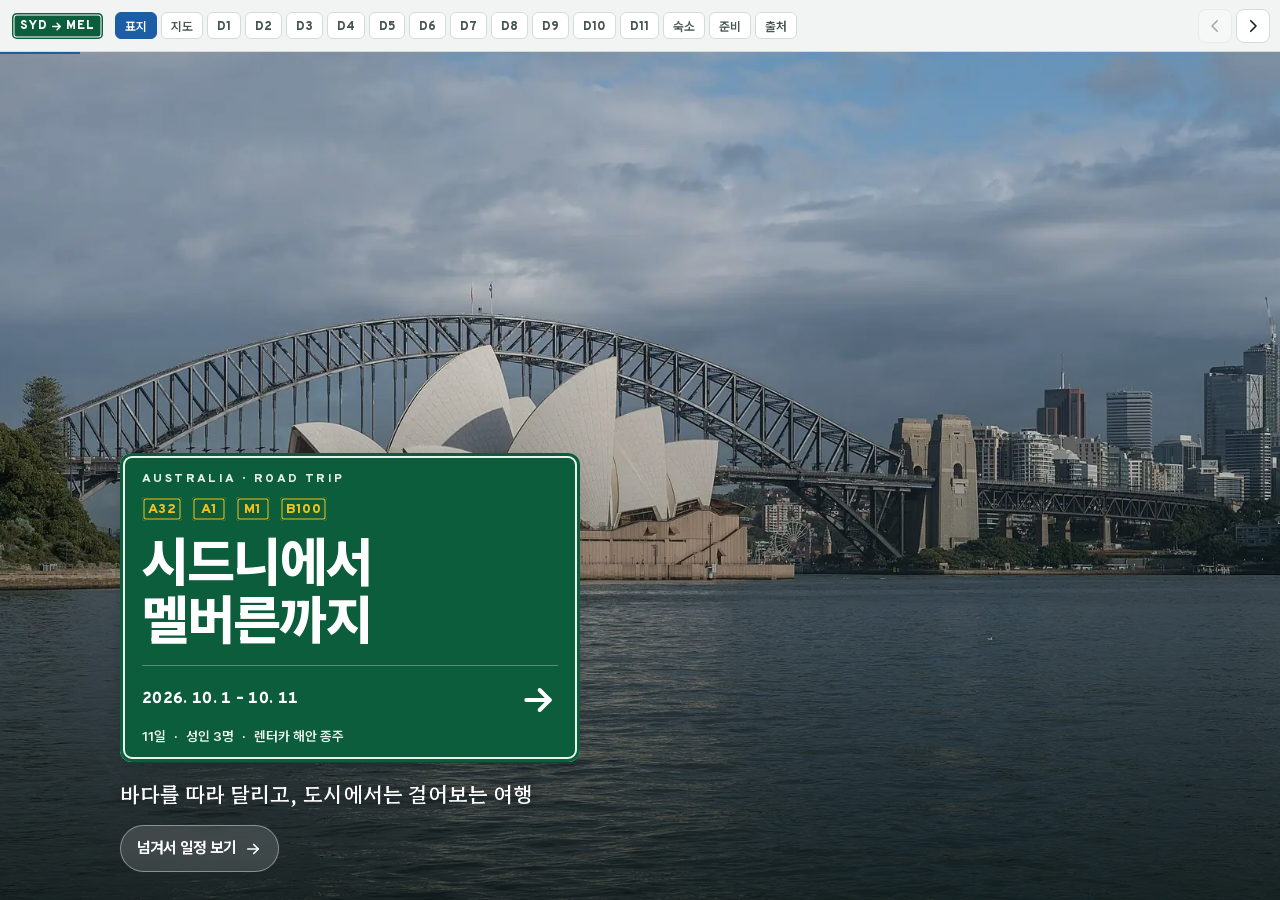
==== index.html @ 3c15962e "시드니→멜버른 여행 웹가이드 첫 배포 날짜별 스와이프 페이지 16장, 호주 남동부 지도, 오프라인(PWA) 지원. 사진은 위키미디어 공용(CC), 개인정보(예약번호·이름·금액)는 " ====
<!doctype html>
<html lang="ko">
<head>
<meta charset="utf-8">
<title>시드니에서 멜버른까지</title>
<meta name="viewport" content="width=device-width, initial-scale=1, viewport-fit=cover">
<meta name="robots" content="noindex, nofollow">
<meta name="description" content="2026년 10월 시드니→멜버른 해안 로드트립 11일 가이드">
<meta name="theme-color" content="#0B5D3B">
<link rel="icon" href="icons/icon.svg" type="image/svg+xml">
<link rel="manifest" href="manifest.webmanifest">
<link rel="apple-touch-icon" href="icons/apple-touch-icon.png">
<meta name="apple-mobile-web-app-capable" content="yes">
<meta name="apple-mobile-web-app-title" content="시드니→멜버른">
<meta name="apple-mobile-web-app-status-bar-style" content="black-translucent">
<link rel="preload" href="fonts/pretendard.woff2" as="font" type="font/woff2" crossorigin>
<link rel="stylesheet" href="style.css">
</head>
<body>
<header class="bar">
  <a class="brand" href="#cover" aria-label="표지로">
    <span class="brand-sign">SYD<svg viewBox="0 0 24 24" aria-hidden="true"><path d="M5 12h14M13 6l6 6-6 6"/></svg>MEL</span>
  </a>
  <nav class="chips" id="chips" aria-label="페이지"></nav>
  <div class="bar-btns">
    <button class="nav-btn" id="prev" aria-label="이전 페이지"><svg viewBox="0 0 24 24"><path d="M15 5l-7 7 7 7"/></svg></button>
    <button class="nav-btn" id="next" aria-label="다음 페이지"><svg viewBox="0 0 24 24"><path d="M9 5l7 7-7 7"/></svg></button>
  </div>
</header>
<main class="pager" id="pager"></main>
<div class="progress" aria-hidden="true"><i id="progress"></i></div>

<script src="trip.js"></script>
<script src="photos.js"></script>
<script src="map.js"></script>
<script src="app.js"></script>
</body>
</html>
---- style.css ----
/* ─────────────────────────────────────────────
   시드니에서 멜버른까지 — 호주 도로표지판 × 매거진
   ───────────────────────────────────────────── */

@font-face { font-family: "Pretendard"; src: url("fonts/pretendard.woff2") format("woff2"); font-weight: 100 900; font-display: swap; }
@font-face { font-family: "Hahmlet"; src: url("fonts/hahmlet.woff2") format("woff2"); font-weight: 100 900; font-display: swap; }
@font-face { font-family: "Overpass"; src: url("fonts/overpass.woff2") format("woff2"); font-weight: 100 900; font-display: swap; }

:root {
  /* 바탕 — 유칼립투스 잎 쪽으로 살짝 기운 회녹색 */
  --paper: #F1F4F2;
  --paper-2: #E4EAE6;
  --card: #FFFFFF;
  --ink: #13201A;
  --ink-2: #46554E;
  --ink-3: #74837C;
  --line: #D3DCD7;
  --sea: #D5E4E6;
  --land: #F8FAF7;
  --land-edge: #B9C8C1;

  /* 도로표지판 */
  --sign: #0B5D3B;
  --sign-deep: #084A2F;
  --sign-ink: #FFFFFF;
  --gold: #F2C21B;
  --warn: #F6C519;
  --warn-ink: #15130A;
  --ok: #1D7A4C;

  /* 지역색 */
  --r-sydney: #1D5DA6;
  --r-mountain: #4B7A58;
  --r-coast: #A8762F;
  --r-ocean: #0B6A73;
  --r-melbourne: #8B3861;
  --r-saigon: #BF3328;
  --r-home: #55606B;

  --accent: var(--sign);
  --bar-h: 52px;

  --f-body: "Pretendard", "Apple SD Gothic Neo", "Malgun Gothic", system-ui, sans-serif;
  --f-head: "Hahmlet", "Nanum Myeongjo", "AppleMyungjo", "Batang", serif;
  --f-sign: "Overpass", "Pretendard", "Arial Narrow", system-ui, sans-serif;

  color-scheme: light;
}
@media (prefers-color-scheme: dark) {
  :root:not([data-theme="light"]) {
    --paper: #0D1411; --paper-2: #141D19; --card: #17211C;
    --ink: #E3EAE6; --ink-2: #A8B5AE; --ink-3: #7B8983; --line: #26332D;
    --sea: #12242A; --land: #1B2621; --land-edge: #33443C;
    --sign: #0E6B45; --sign-deep: #0A5234;
    --r-sydney: #6FA2E0; --r-mountain: #8CBA97; --r-coast: #DDAE68; --r-ocean: #4DB1B9;
    --r-melbourne: #D884AC; --r-saigon: #EE7A6C; --r-home: #A2ADB7;
    color-scheme: dark;
  }
}
:root[data-theme="dark"] {
  --paper: #0D1411; --paper-2: #141D19; --card: #17211C;
  --ink: #E3EAE6; --ink-2: #A8B5AE; --ink-3: #7B8983; --line: #26332D;
  --sea: #12242A; --land: #1B2621; --land-edge: #33443C;
  --sign: #0E6B45; --sign-deep: #0A5234;
  --r-sydney: #6FA2E0; --r-mountain: #8CBA97; --r-coast: #DDAE68; --r-ocean: #4DB1B9;
  --r-melbourne: #D884AC; --r-saigon: #EE7A6C; --r-home: #A2ADB7;
  color-scheme: dark;
}

.r-sydney { --accent: var(--r-sydney); }
.r-mountain { --accent: var(--r-mountain); }
.r-coast { --accent: var(--r-coast); }
.r-ocean { --accent: var(--r-ocean); }
.r-melbourne { --accent: var(--r-melbourne); }
.r-saigon { --accent: var(--r-saigon); }
.r-home { --accent: var(--r-home); }

* { box-sizing: border-box; }
html, body { margin: 0; height: 100%; }
body {
  background: var(--paper);
  color: var(--ink);
  font: 400 15.5px/1.6 var(--f-body);
  -webkit-font-smoothing: antialiased;
  word-break: keep-all;
  overflow-wrap: anywhere;
  overflow: hidden;
}
img { max-width: 100%; display: block; }
a { color: inherit; }
button { font: inherit; color: inherit; }
svg { stroke: currentColor; fill: none; stroke-width: 1.8; stroke-linecap: round; stroke-linejoin: round; }
:focus-visible { outline: 3px solid var(--gold); outline-offset: 2px; border-radius: 4px; }
.num { font-family: var(--f-sign); font-variant-numeric: tabular-nums; }

/* ── 상단 바 ─────────────────────────────── */
.bar {
  position: fixed; inset: 0 0 auto 0; height: var(--bar-h); z-index: 20;
  display: flex; align-items: center; gap: 10px; padding: 0 10px 0 12px;
  padding-top: env(safe-area-inset-top);
  background: color-mix(in oklab, var(--paper) 88%, transparent);
  backdrop-filter: blur(12px); -webkit-backdrop-filter: blur(12px);
  border-bottom: 1px solid var(--line);
}
.brand { text-decoration: none; flex: none; }
.brand-sign {
  display: inline-flex; align-items: center; gap: 3px;
  background: var(--sign); color: var(--sign-ink);
  font: 800 12.5px/1 var(--f-sign); letter-spacing: .06em;
  padding: 7px 8px 6px; border-radius: 5px;
  box-shadow: inset 0 0 0 1.5px var(--sign), inset 0 0 0 2.5px #fff;
}
.brand-sign svg { width: 13px; height: 13px; stroke-width: 2.6; }
.chips {
  flex: 1; min-width: 0; display: flex; gap: 4px; overflow-x: auto; scrollbar-width: none;
  scroll-behavior: smooth; padding: 2px;
}
.chips::-webkit-scrollbar { display: none; }
.chip {
  flex: none; border: 1px solid var(--line); background: var(--card);
  border-radius: 6px; padding: 5px 9px 4px; cursor: pointer;
  font: 600 12.5px/1.2 var(--f-body); color: var(--ink-2); white-space: nowrap;
}
.chip b { font: 800 12.5px/1 var(--f-sign); }
.chip[aria-current="true"] { background: var(--accent); border-color: var(--accent); color: #fff; }
.bar-btns { display: flex; gap: 4px; flex: none; }
.nav-btn {
  width: 34px; height: 34px; border-radius: 8px; border: 1px solid var(--line);
  background: var(--card); display: grid; place-items: center; cursor: pointer;
}
.nav-btn svg { width: 18px; height: 18px; stroke-width: 2.2; }
.nav-btn:disabled { opacity: .35; cursor: default; }
.progress { position: fixed; left: 0; right: 0; top: calc(var(--bar-h) + env(safe-area-inset-top)); height: 2px; z-index: 21; }
.progress i { display: block; height: 100%; width: 0; background: var(--accent); transition: width .3s, background .3s; }

/* ── 페이지 넘김 ─────────────────────────── */
.pager {
  position: fixed; inset: calc(var(--bar-h) + env(safe-area-inset-top)) 0 0 0;
  display: flex; overflow-x: auto; overflow-y: hidden;
  scroll-snap-type: x mandatory; overscroll-behavior-x: contain; scrollbar-width: none;
}
.pager::-webkit-scrollbar { display: none; }
.page {
  flex: 0 0 100%; height: 100%; overflow-y: auto; overflow-x: hidden;
  scroll-snap-align: start; scroll-snap-stop: always;
  overscroll-behavior-y: contain; position: relative;
}
.wrap { max-width: 1080px; margin: 0 auto; padding: 28px 20px 64px; }

/* ── 공통 타이포 ─────────────────────────── */
.eyebrow {
  font: 700 12px/1.3 var(--f-sign); letter-spacing: .14em; text-transform: uppercase;
  color: var(--accent); margin: 0 0 8px;
}
.h-page {
  font: 600 clamp(28px, 5.4vw, 44px)/1.18 var(--f-head); letter-spacing: -.01em;
  margin: 0 0 10px; text-wrap: balance;
}
.lead { color: var(--ink-2); max-width: 60ch; margin: 0; }
.sec { margin-top: 34px; }
.sec-h {
  display: flex; align-items: baseline; gap: 10px; margin: 0 0 14px;
  font: 700 14px/1.3 var(--f-body); letter-spacing: .02em; color: var(--ink);
}
.sec-h::after { content: ""; flex: 1; height: 1px; background: var(--line); transform: translateY(-4px); }
.sec-h small { font-weight: 500; color: var(--ink-3); }

/* ── 도로 표지 부품 ──────────────────────── */
.shield {
  display: inline-flex; align-items: center; justify-content: center;
  min-width: 34px; height: 24px; padding: 2px 6px 0;
  background: var(--sign); color: var(--gold);
  font: 800 14px/1 var(--f-sign); letter-spacing: .02em;
  border-radius: 4px; box-shadow: inset 0 0 0 1.5px var(--sign), inset 0 0 0 2.5px var(--gold);
}
.gsign {
  background: var(--sign); color: var(--sign-ink); border-radius: 12px; padding: 16px 18px 14px;
  box-shadow: inset 0 0 0 3px var(--sign), inset 0 0 0 5px rgba(255,255,255,.92), 0 1px 0 var(--sign-deep), 0 10px 24px -14px rgba(0,0,0,.45);
}
.gsign-roads { display: flex; flex-wrap: wrap; align-items: center; gap: 6px 10px; margin-bottom: 12px; }
.gsign-roads .road { display: inline-flex; align-items: center; gap: 7px; font: 600 13px/1 var(--f-body); opacity: .95; }
.gsign-rows { display: grid; gap: 0; margin: 0; }
.gsign-rows > div {
  display: flex; justify-content: space-between; align-items: baseline; gap: 12px;
  padding: 8px 0; border-top: 1px solid rgba(255,255,255,.28);
}
.gsign-rows > div:first-child { border-top: 0; padding-top: 0; }
.gsign-rows dt { font: 500 14px/1.3 var(--f-body); opacity: .9; }
.gsign-rows dd { margin: 0; font: 800 19px/1.2 var(--f-sign); letter-spacing: .01em; text-align: right; font-variant-numeric: tabular-nums; }

.warn {
  display: flex; gap: 12px; align-items: center;
  background: var(--warn); color: var(--warn-ink); border-radius: 10px; padding: 11px 14px;
  font-weight: 700; font-size: 14.5px; line-height: 1.4;
}
.diamond {
  flex: none; width: 26px; height: 26px; display: grid; place-items: center;
  transform: rotate(45deg); border: 2.5px solid var(--warn-ink); border-radius: 4px;
}
.diamond span { transform: rotate(-45deg); font: 900 14px/1 var(--f-sign); }

/* ── 표지 ────────────────────────────────── */
.cover { background: #0c1a14; color: #fff; }
.cover { overflow: hidden; }
.cover-photo, .cover-photo img { position: absolute; inset: 0; margin: 0; width: 100%; height: 100%; object-fit: cover; }
.cover-photo img { object-position: 50% 42%; }
.cover::after {
  content: ""; position: absolute; inset: 0;
  background: linear-gradient(180deg, rgba(4,14,10,.05) 30%, rgba(4,14,10,.72) 100%);
}
.cover-body {
  position: absolute; z-index: 1; left: 0; right: 0; bottom: 0;
  padding: 24px 20px calc(28px + env(safe-area-inset-bottom));
  display: grid; gap: 16px; max-width: 1080px; margin: 0 auto;
}
.cover .gsign { max-width: 460px; padding: 20px 22px 18px; }
.cover-kicker { font: 800 12px/1 var(--f-sign); letter-spacing: .2em; opacity: .9; margin: 0 0 12px; }
.cover-title { font: 800 clamp(34px, 8vw, 54px)/1.08 var(--f-body); letter-spacing: -.02em; margin: 0; }
.cover-arrow { display: flex; align-items: center; justify-content: space-between; gap: 14px; margin-top: 16px; padding-top: 14px; border-top: 1px solid rgba(255,255,255,.3); }
.cover-arrow .num { font-size: 16px; font-weight: 800; letter-spacing: .02em; }
.cover-arrow svg { width: 40px; height: 40px; stroke-width: 2.4; flex: none; }
.cover-meta { display: flex; gap: 8px; flex-wrap: wrap; margin-top: 10px; font: 600 13.5px/1 var(--f-body); opacity: .92; }
.cover-tag { font: 500 clamp(17px, 2.6vw, 21px)/1.5 var(--f-head); margin: 0; max-width: 32ch; text-shadow: 0 1px 12px rgba(0,0,0,.4); }
.cover-go {
  justify-self: start; display: inline-flex; align-items: center; gap: 8px; cursor: pointer;
  background: rgba(255,255,255,.14); border: 1px solid rgba(255,255,255,.4); color: #fff;
  padding: 10px 16px; border-radius: 999px; font-weight: 700; backdrop-filter: blur(6px);
}
.cover-go svg { width: 18px; height: 18px; stroke-width: 2.2; }
.credit-tiny { position: absolute; z-index: 1; right: 12px; top: 10px; font-size: 11px; opacity: .65; color: #fff; }

/* ── 한눈에(개요) ────────────────────────── */
.overview-grid { display: grid; gap: 26px; margin-top: 22px; }
@media (min-width: 900px) { .overview-grid { grid-template-columns: 1.25fr 1fr; align-items: start; } }
.map-box { background: var(--sea); border-radius: 14px; overflow: hidden; border: 1px solid var(--line); }
.map-box svg { display: block; width: 100%; height: auto; }
.map-legend { display: flex; flex-wrap: wrap; gap: 6px 14px; padding: 10px 14px 12px; font-size: 12.5px; color: var(--ink-2); background: var(--card); border-top: 1px solid var(--line); }
.map-legend span { display: inline-flex; align-items: center; gap: 6px; }
.map-legend i { width: 18px; height: 4px; border-radius: 2px; background: var(--accent); }
.day-index { list-style: none; margin: 0; padding: 0; display: grid; gap: 0; }
.day-index li + li { border-top: 1px solid var(--line); }
.day-index button {
  width: 100%; display: grid; grid-template-columns: 52px 1fr auto; gap: 12px; align-items: center;
  text-align: left; background: none; border: 0; padding: 11px 4px; cursor: pointer;
}
.day-index button:hover .di-title { color: var(--accent); }
.di-no { background: var(--accent); color: #fff; border-radius: 6px; text-align: center; padding: 6px 0 4px; font: 800 13px/1 var(--f-sign); }
.di-no small { display: block; font-weight: 600; font-size: 10.5px; opacity: .85; margin-top: 3px; }
.di-title { font-weight: 700; font-size: 14.5px; line-height: 1.35; transition: color .2s; }
.di-stay { display: block; font-weight: 400; font-size: 12.5px; color: var(--ink-3); margin-top: 2px; }
.di-arrow { width: 16px; height: 16px; color: var(--ink-3); }

/* 지도 — 도형은 SVG, 글자·점은 HTML(화면 크기와 무관하게 읽히도록) */
.mapc { position: relative; width: 100%; }
.mapc svg { position: absolute; inset: 0; width: 100%; height: 100%; }
.m-land { fill: var(--land); stroke: var(--land-edge); }
.m-border { stroke: var(--ink-3); stroke-width: 1.2; stroke-dasharray: 2 5; opacity: .6; vector-effect: non-scaling-stroke; }
.m-seg, .m-seg-bg { fill: none; vector-effect: non-scaling-stroke; }
.m-seg { stroke: var(--accent); stroke-width: 3.5; }
.m-seg-bg { stroke: var(--land); stroke-width: 7.5; }
.m-seg.dim { stroke: var(--ink-3); opacity: .3; stroke-width: 2.5; }
.md { position: absolute; width: 9px; height: 9px; margin: -4.5px 0 0 -4.5px; border-radius: 50%; background: var(--card); border: 2px solid var(--ink); }
.md.stay { width: 11px; height: 11px; margin: -5.5px 0 0 -5.5px; background: var(--ink); border-color: var(--land); box-shadow: 0 0 0 1.5px var(--ink); }
.ml {
  position: absolute; white-space: nowrap; pointer-events: none;
  font: 700 12px/1.1 var(--f-body); color: var(--ink);
  text-shadow: 0 0 2px var(--land), 0 0 3px var(--land), 0 0 6px var(--land), 0 0 6px var(--land);
}
.ml.r { transform: translate(9px, -50%); }
.ml.l { transform: translate(calc(-100% - 9px), -50%); }
.ml.t { transform: translate(-50%, calc(-100% - 8px)); }
.ml.b { transform: translate(-50%, 8px); }
@media (min-width: 700px) { .ml { font-size: 13.5px; } }
.mw { position: absolute; transform: translate(-50%, -50%); white-space: nowrap; pointer-events: none; font: 700 9.5px/1 var(--f-sign); letter-spacing: .3em; }
.mw.sea { color: color-mix(in oklab, var(--r-ocean) 55%, var(--sea)); }
.mw.state { color: var(--ink-3); opacity: .75; }
@media (min-width: 700px) { .mw { font-size: 11px; } }
.md-key { display: inline-block; width: 10px; height: 10px; border-radius: 50%; background: var(--ink); }

/* ── 날짜 페이지 ─────────────────────────── */
.day { display: grid; min-height: 100%; }
.day-photo { position: relative; height: 46svh; min-height: 280px; background: #13201a; overflow: hidden; }
.day-photo img { width: 100%; height: 100%; object-fit: cover; }
.day-photo::after { content: ""; position: absolute; inset: 0; background: linear-gradient(180deg, rgba(0,0,0,.28), transparent 32%, transparent 70%, rgba(0,0,0,.35)); }
.day-sign {
  position: absolute; z-index: 1; left: 16px; top: 16px;
  background: var(--sign); color: #fff; border-radius: 9px; padding: 9px 13px 8px;
  box-shadow: inset 0 0 0 2px var(--sign), inset 0 0 0 3.5px #fff, 0 6px 18px -8px rgba(0,0,0,.6);
  display: grid; gap: 3px;
}
.day-sign .d { font: 900 26px/1 var(--f-sign); letter-spacing: .02em; }
.day-sign .d small { font-size: 13px; font-weight: 800; letter-spacing: .12em; margin-right: 5px; vertical-align: 5px; }
.day-sign .dt { font: 700 12.5px/1 var(--f-sign); letter-spacing: .08em; opacity: .92; }
.day-sign .rg { justify-self: start; margin-top: 4px; background: #fff; color: var(--sign); border-radius: 4px; padding: 3px 6px 2px; font: 700 11px/1.2 var(--f-body); }
.photo-cap { position: absolute; z-index: 1; left: 16px; bottom: 12px; right: 16px; color: #fff; font-size: 12px; opacity: .92; text-shadow: 0 1px 6px rgba(0,0,0,.6); }
.badge-team { position: absolute; z-index: 1; right: 16px; top: 16px; background: var(--accent); color: #fff; font-weight: 700; font-size: 12.5px; padding: 6px 10px; border-radius: 999px; }

.day-body { padding: 24px 20px 72px; max-width: 700px; width: 100%; margin: 0 auto; }
.day-title { font: 600 clamp(27px, 5vw, 38px)/1.22 var(--f-head); letter-spacing: -.015em; margin: 0 0 12px; text-wrap: balance; }
.stay { display: flex; align-items: center; gap: 8px; color: var(--ink-2); font-size: 14px; margin: 0 0 18px; }
.stay svg { width: 18px; height: 18px; color: var(--accent); flex: none; }
.stay b { color: var(--ink); font-weight: 700; }
.day-top { display: grid; gap: 12px; }

@media (min-width: 1000px) {
  .day { grid-template-columns: minmax(380px, 44%) 1fr; }
  .day-photo { position: sticky; top: 0; height: calc(100svh - var(--bar-h)); min-height: 0; }
  .day-body { padding: 40px 44px 80px; margin: 0; max-width: 720px; }
}

/* 동선 스트립 (아이콘 타임라인) */
.route {
  list-style: none; margin: 0; padding: 0;
  display: grid; grid-template-columns: repeat(auto-fit, minmax(84px, 1fr)); row-gap: 18px;
}
.route li { position: relative; display: grid; justify-items: center; text-align: center; gap: 6px; padding: 0 3px; }
.route li::before, .route li::after {
  content: ""; position: absolute; top: 21px; height: 0; border-top: 3px dashed var(--accent); opacity: .55; width: 50%;
}
.route li::before { left: 0; }
.route li::after { right: 0; }
.route li:first-child::before, .route li:last-child::after { display: none; }
.route .ic {
  position: relative; z-index: 1; width: 44px; height: 44px; border-radius: 50%;
  background: var(--accent); color: #fff; display: grid; place-items: center;
  box-shadow: 0 0 0 4px var(--paper);
}
.route .ic svg { width: 22px; height: 22px; }
.route .t { font: 800 13px/1 var(--f-sign); color: var(--accent); font-variant-numeric: tabular-nums; }
.route .n { font-size: 12.5px; font-weight: 600; line-height: 1.3; color: var(--ink); }

/* 사진 모자이크 */
.mosaic { display: grid; grid-template-columns: 1fr 1fr; gap: 6px; }
.mosaic figure { margin: 0; position: relative; border-radius: 8px; overflow: hidden; aspect-ratio: 4 / 3; background: var(--paper-2); }
.mosaic figure:first-child { grid-column: span 2; aspect-ratio: 16 / 9; }
.mosaic figure:last-child:nth-child(even) { grid-column: span 2; aspect-ratio: 16 / 8; }
.mosaic img { width: 100%; height: 100%; object-fit: cover; transition: transform .6s ease; }
.mosaic figure:hover img { transform: scale(1.03); }
.mosaic figcaption {
  position: absolute; left: 0; right: 0; bottom: 0; padding: 18px 10px 7px;
  background: linear-gradient(transparent, rgba(0,0,0,.62)); color: #fff; font-size: 12.5px; font-weight: 600;
}

/* 미니 지도 */
.minimap { border-radius: 12px; overflow: hidden; border: 1px solid var(--line); background: var(--sea); }
.minimap svg { display: block; width: 100%; height: auto; }

/* 특집 박스 (시닉 월드 순서 등) */
.feature { background: color-mix(in oklab, var(--accent) 9%, var(--card)); border: 1px solid color-mix(in oklab, var(--accent) 25%, var(--line)); border-radius: 14px; padding: 18px; }
.feature h4 { font: 600 20px/1.3 var(--f-head); margin: 0 0 2px; }
.feature .sub { color: var(--ink-3); font-size: 13px; margin: 0 0 14px; }
.steps { list-style: none; margin: 0; padding: 0; display: grid; gap: 10px; grid-template-columns: repeat(auto-fit, minmax(140px, 1fr)); }
.steps li { background: var(--card); border-radius: 10px; padding: 12px; display: grid; gap: 6px; align-content: start; }
.steps .top { display: flex; align-items: center; gap: 8px; font-weight: 800; }
.steps .no { width: 22px; height: 22px; border-radius: 50%; background: var(--accent); color: #fff; display: grid; place-items: center; font: 800 12px/1 var(--f-sign); padding-top: 1px; }
.steps svg { width: 18px; height: 18px; color: var(--accent); margin-left: auto; }
.steps p { margin: 0; font-size: 13px; color: var(--ink-2); line-height: 1.5; }
.feature .foot { margin: 12px 0 0; font-size: 12.5px; color: var(--ink-2); }

/* 먹을 곳 */
.eats { list-style: none; margin: 0; padding: 0; border-top: 1px solid var(--line); }
.eats li { border-bottom: 1px solid var(--line); }
.eats a { display: grid; grid-template-columns: auto 1fr auto; gap: 4px 12px; align-items: start; padding: 12px 2px; text-decoration: none; }
.eats a:hover .e-name { color: var(--accent); }
.pill { font: 700 11.5px/1 var(--f-body); padding: 5px 4px 4px; min-width: 70px; text-align: center; border-radius: 5px; white-space: nowrap; margin-top: 2px; border: 1.5px solid currentColor; }
.pill.go { background: var(--accent); border-color: var(--accent); color: #fff; }
.pill.maybe { color: var(--accent); }
.pill.skip { color: var(--ink-3); border-style: dashed; }
.pill.dinner { color: var(--ink-2); }
.pill.booked { background: var(--sign); border-color: var(--sign); color: #fff; }
.e-name { font-weight: 700; font-size: 15px; transition: color .2s; }
.e-menu { color: var(--ink-2); font-weight: 400; }
.e-when { grid-column: 2; font-size: 12.5px; color: var(--ink-3); line-height: 1.45; }
.eats .out { width: 16px; height: 16px; color: var(--ink-3); grid-row: 1 / span 2; grid-column: 3; margin-top: 4px; }

/* 기억할 것 */
.notes { list-style: none; margin: 0; padding: 0; display: grid; gap: 8px; }
.notes li { position: relative; padding-left: 20px; color: var(--ink-2); font-size: 14.5px; }
.notes li::before { content: ""; position: absolute; left: 3px; top: .62em; width: 8px; height: 8px; background: var(--warn); transform: rotate(45deg); outline: 1.5px solid var(--warn-ink); outline-offset: -1.5px; border-radius: 1px; }

/* 상세 시간표 */
details.sched { border: 1px solid var(--line); border-radius: 12px; background: var(--card); }
details.sched summary {
  cursor: pointer; list-style: none; display: flex; align-items: center; gap: 10px;
  padding: 14px 16px; font-weight: 700;
}
details.sched summary::-webkit-details-marker { display: none; }
details.sched summary small { color: var(--ink-3); font-weight: 500; }
details.sched summary svg { width: 18px; height: 18px; margin-left: auto; transition: transform .2s; color: var(--ink-3); }
details.sched[open] summary svg { transform: rotate(180deg); }
.tt { list-style: none; margin: 0; padding: 0 16px 10px; }
.tt li { display: grid; grid-template-columns: 92px 1fr; gap: 2px 12px; padding: 10px 0; border-top: 1px solid var(--line); }
.tt .tm { font: 700 13px/1.5 var(--f-sign); color: var(--accent); font-variant-numeric: tabular-nums; }
.tt .wh { font-weight: 600; font-size: 14.5px; }
.tt .tp { grid-column: 2; font-size: 13px; color: var(--ink-3); }
.tt li.mv { padding: 6px 0; border-top: 0; }
.tt li.mv .tm { display: flex; justify-content: center; }
.tt li.mv .tm svg { width: 16px; height: 16px; color: var(--ink-3); }
.tt li.mv .wh { font-weight: 500; font-size: 13px; color: var(--ink-2); border-left: 2px dashed var(--line); padding-left: 10px; margin-left: -6px; }
.tt li.mv .tp { font-size: 12.5px; padding-left: 10px; margin-left: -6px; border-left: 2px dashed var(--line); }
.tt li.mv + li { border-top: 0; }

.links { display: flex; flex-wrap: wrap; gap: 8px; }
.links a { display: inline-flex; align-items: center; gap: 6px; border: 1px solid var(--line); background: var(--card); border-radius: 8px; padding: 8px 11px; font-size: 13px; font-weight: 600; text-decoration: none; }
.links svg { width: 14px; height: 14px; color: var(--ink-3); }

/* ── 숙소 · 준비 · 크레딧 ────────────────── */
.stays { list-style: none; margin: 24px 0 0; padding: 0; display: grid; gap: 12px; }
@media (min-width: 760px) { .stays { grid-template-columns: 1fr 1fr; } }
.stays li { background: var(--card); border: 1px solid var(--line); border-radius: 14px; padding: 16px 18px; display: grid; gap: 4px; }
.stays .sd { display: flex; justify-content: space-between; align-items: center; gap: 10px; }
.stays .dates { font: 800 14px/1 var(--f-sign); color: var(--accent); letter-spacing: .02em; }
.stays h3 { font: 600 20px/1.3 var(--f-head); margin: 6px 0 0; }
.stays .addr { font-size: 13.5px; color: var(--ink-2); }
.stays .memo { font-size: 13px; color: var(--ink-3); }
.maplink { justify-self: start; display: inline-flex; align-items: center; gap: 5px; margin-top: 8px; font-size: 13px; font-weight: 700; color: var(--sign); text-decoration: none; }
.maplink svg { width: 16px; height: 16px; }
.maplink:hover { text-decoration: underline; }
.status { font: 700 11.5px/1 var(--f-body); padding: 5px 8px 4px; border-radius: 999px; }
.status.done { background: color-mix(in oklab, var(--ok) 14%, var(--card)); color: var(--ok); }
.status.todo { background: var(--warn); color: var(--warn-ink); }

.check-group { margin-top: 26px; }
.check-group h3 { display: flex; align-items: center; gap: 8px; font: 700 14px/1 var(--f-body); margin: 0 0 10px; }
.check-group h3 .shield { font-size: 12px; height: 22px; }
.checks { list-style: none; margin: 0; padding: 0; display: grid; gap: 8px; }
.checks label { display: grid; grid-template-columns: 24px auto 1fr; gap: 10px; align-items: start; background: var(--card); border: 1px solid var(--line); border-radius: 10px; padding: 12px 14px; cursor: pointer; }
.checks input { width: 20px; height: 20px; margin: 1px 0 0; accent-color: var(--sign); }
.checks .k { font: 700 11.5px/1 var(--f-body); color: var(--ink-3); border: 1px solid var(--line); padding: 4px 6px 3px; border-radius: 4px; margin-top: 1px; }
.checks .x { font-size: 14.5px; line-height: 1.5; }
.checks input:checked ~ .x { color: var(--ink-3); text-decoration: line-through; }
.remember { list-style: none; margin: 0; padding: 0; display: grid; gap: 0; border-top: 1px solid var(--line); }
.remember li { display: grid; grid-template-columns: 58px 1fr; gap: 12px; padding: 10px 0; border-bottom: 1px solid var(--line); font-size: 14px; }
.remember .num { font-weight: 800; color: var(--sign); }

.credits { list-style: none; margin: 0; padding: 0; columns: 2 320px; column-gap: 28px; font-size: 12.5px; color: var(--ink-2); }
.credits li { break-inside: avoid; padding: 6px 0; border-bottom: 1px solid var(--line); }
.credits b { color: var(--ink); font-weight: 600; }
.credits a { color: var(--ink-3); }

.toast {
  position: fixed; z-index: 30; left: 50%; bottom: calc(18px + env(safe-area-inset-bottom)); transform: translateX(-50%);
  width: max-content; max-width: calc(100% - 32px);
  background: var(--sign); color: #fff; padding: 11px 16px; border-radius: 10px; font-size: 13.5px; font-weight: 600;
  box-shadow: inset 0 0 0 2px var(--sign), inset 0 0 0 3.5px #fff, 0 10px 30px -10px rgba(0,0,0,.5);
  transition: opacity .6s, transform .6s;
}
.toast.hide { opacity: 0; transform: translate(-50%, 8px); }

@media (prefers-reduced-motion: reduce) {
  *, *::before, *::after { transition: none !important; scroll-behavior: auto !important; }
}

/* ── 인쇄 (A4 한 장 = 한 페이지) ────────── */
@media print {
  @page { size: A4; margin: 10mm; }
  body { overflow: visible; background: #fff; font-size: 11.5pt; }
  .bar, .progress, .cover-go { display: none !important; }
  .pager { position: static; display: block; overflow: visible; }
  .page { height: auto; overflow: visible; break-after: page; }
  .cover { height: 270mm; }
  .day { display: block; }
  .day-photo { position: relative; height: 80mm; }
  .day-body { max-width: none; padding: 8mm 0 0; }
  details.sched summary svg { display: none; }
}
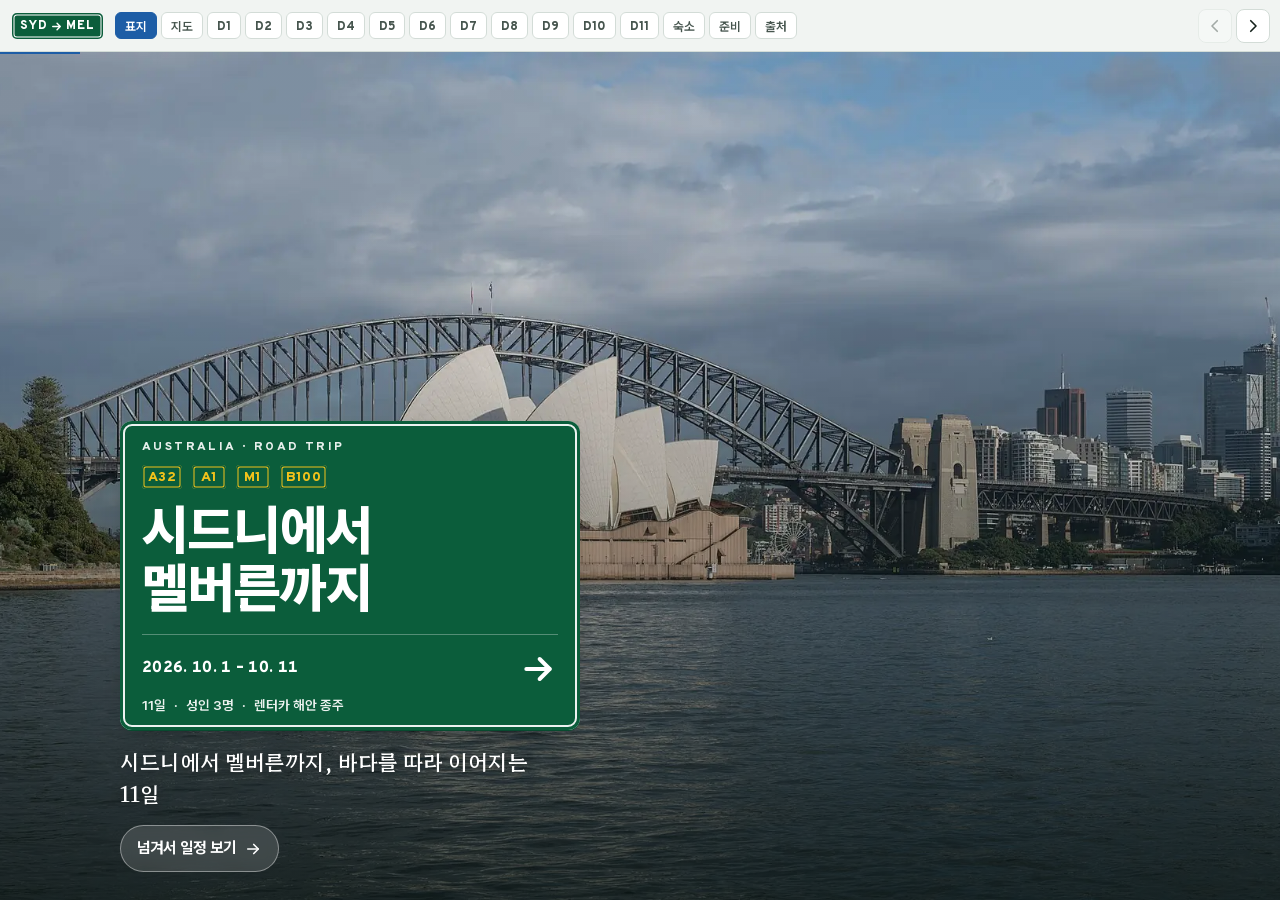
==== commit 47ebecdf: "Add curated food and cafe picks" ====
--- a/index.html
+++ b/index.html
@@ -31,6 +31,7 @@
 <div class="progress" aria-hidden="true"><i id="progress"></i></div>
 
 <script src="trip.js"></script>
+<script src="places.js"></script>
 <script src="photos.js"></script>
 <script src="map.js"></script>
 <script src="app.js"></script>
--- a/style.css
+++ b/style.css
@@ -328,6 +328,9 @@
 .route .ic svg { width: 22px; height: 22px; }
 .route .t { font: 800 13px/1 var(--f-sign); color: var(--accent); font-variant-numeric: tabular-nums; }
 .route .n { font-size: 12.5px; font-weight: 600; line-height: 1.3; color: var(--ink); }
+.route-map { display: inline-flex; align-items: center; justify-content: center; gap: 3px; text-decoration: none; }
+.route-map svg { width: 12px; height: 12px; color: var(--ink-3); flex: none; }
+.route-map:hover { color: var(--accent); }
 
 /* 사진 모자이크 */
 .mosaic { display: grid; grid-template-columns: 1fr 1fr; gap: 6px; }
@@ -357,21 +360,52 @@
 .steps p { margin: 0; font-size: 13px; color: var(--ink-2); line-height: 1.5; }
 .feature .foot { margin: 12px 0 0; font-size: 12.5px; color: var(--ink-2); }
 
-/* 먹을 곳 */
-.eats { list-style: none; margin: 0; padding: 0; border-top: 1px solid var(--line); }
-.eats li { border-bottom: 1px solid var(--line); }
-.eats a { display: grid; grid-template-columns: auto 1fr auto; gap: 4px 12px; align-items: start; padding: 12px 2px; text-decoration: none; }
-.eats a:hover .e-name { color: var(--accent); }
-.pill { font: 700 11.5px/1 var(--f-body); padding: 5px 4px 4px; min-width: 70px; text-align: center; border-radius: 5px; white-space: nowrap; margin-top: 2px; border: 1.5px solid currentColor; }
-.pill.go { background: var(--accent); border-color: var(--accent); color: #fff; }
-.pill.maybe { color: var(--accent); }
-.pill.skip { color: var(--ink-3); border-style: dashed; }
-.pill.dinner { color: var(--ink-2); }
-.pill.booked { background: var(--sign); border-color: var(--sign); color: #fff; }
-.e-name { font-weight: 700; font-size: 15px; transition: color .2s; }
-.e-menu { color: var(--ink-2); font-weight: 400; }
-.e-when { grid-column: 2; font-size: 12.5px; color: var(--ink-3); line-height: 1.45; }
-.eats .out { width: 16px; height: 16px; color: var(--ink-3); grid-row: 1 / span 2; grid-column: 3; margin-top: 4px; }
+/* 현재 위치 주변 추천 */
+.nearby-heading { display: grid; grid-template-columns: minmax(0, 1fr) 44px; gap: 8px; align-items: center; }
+.nearby-heading .sec-h { margin: 0; min-width: 0; }
+.nearby-refresh {
+  width: 44px; height: 44px; border: 1px solid var(--line); border-radius: 10px;
+  background: var(--card); color: var(--accent); display: grid; place-items: center; cursor: pointer;
+  transition: background-color .15s, border-color .15s, opacity .15s;
+}
+.nearby-refresh:hover { background: color-mix(in oklab, var(--accent) 8%, var(--card)); border-color: var(--accent); }
+.nearby-refresh:active { background: color-mix(in oklab, var(--accent) 14%, var(--card)); }
+.nearby-refresh:disabled { opacity: .55; cursor: wait; }
+.nearby-refresh svg { width: 19px; height: 19px; stroke-width: 2.2; }
+.nearby-refresh.is-loading svg { animation: nearby-spin .9s linear infinite; }
+@keyframes nearby-spin { to { transform: rotate(360deg); } }
+.nearby-status { margin: 9px 0 0; color: var(--ink-3); font-size: 13px; line-height: 1.5; }
+.nearby-list { list-style: none; margin: 12px 0 0; padding: 0; border-top: 1px solid var(--line); }
+.nearby-list li { border-bottom: 1px solid var(--line); }
+.nearby-link {
+  display: grid; grid-template-columns: 68px minmax(0, 1fr) auto; gap: 6px 12px; align-items: start;
+  min-height: 66px; padding: 12px 2px; text-decoration: none;
+}
+.nearby-link:hover .nearby-name { color: var(--accent); }
+.nearby-band {
+  align-self: start; margin-top: 2px; border: 1px solid var(--accent); color: var(--accent);
+  border-radius: 5px; padding: 5px 5px 4px; text-align: center; white-space: nowrap;
+  font: 700 11.5px/1 var(--f-body);
+}
+.nearby-copy { min-width: 0; display: grid; gap: 2px; }
+.nearby-name { font-size: 15px; font-weight: 750; line-height: 1.35; transition: color .15s; }
+.nearby-rating { color: var(--ink-2); font-size: 12.5px; font-variant-numeric: tabular-nums; }
+.nearby-note { color: var(--ink-3); font-size: 12.5px; line-height: 1.45; }
+.nearby-distance { display: inline-flex; align-items: center; gap: 4px; padding-top: 2px; color: var(--ink-2); font-size: 12.5px; white-space: nowrap; font-variant-numeric: tabular-nums; }
+.nearby-distance svg { width: 14px; height: 14px; color: var(--ink-3); }
+.day-extras { margin-top: 20px; padding-top: 18px; border-top: 1px solid var(--line); }
+.day-extras h4 { margin: 0 0 8px; font-size: 14px; color: var(--ink); }
+.day-extras ul { list-style: none; margin: 0; padding: 0; display: grid; grid-template-columns: repeat(2, minmax(0, 1fr)); gap: 8px; }
+.day-extras li { min-width: 0; padding: 11px 12px; border: 1px solid var(--line); border-radius: 9px; background: var(--card); }
+.day-extras a { display: flex; align-items: center; justify-content: space-between; gap: 8px; color: var(--ink); font-weight: 750; text-decoration: none; }
+.day-extras a:hover { color: var(--accent); }
+.day-extras a svg { width: 14px; height: 14px; flex: 0 0 auto; color: var(--ink-3); }
+.day-extras p { margin: 5px 0 0; color: var(--ink-3); font-size: 12.5px; line-height: 1.45; }
+@media (max-width: 480px) {
+  .nearby-link { grid-template-columns: 62px minmax(0, 1fr); gap: 5px 10px; }
+  .nearby-distance { grid-column: 2; padding: 0; }
+  .day-extras ul { grid-template-columns: 1fr; }
+}
 
 /* 기억할 것 */
 .notes { list-style: none; margin: 0; padding: 0; display: grid; gap: 8px; }
@@ -393,6 +427,9 @@
 .tt .tm { font: 700 13px/1.5 var(--f-sign); color: var(--accent); font-variant-numeric: tabular-nums; }
 .tt .wh { font-weight: 600; font-size: 14.5px; }
 .tt .tp { grid-column: 2; font-size: 13px; color: var(--ink-3); }
+.map-inline { display: inline-flex; align-items: flex-start; gap: 4px; text-decoration: none; }
+.map-inline svg { width: 13px; height: 13px; margin-top: .25em; color: var(--ink-3); flex: none; }
+.map-inline:hover { color: var(--accent); }
 .tt li.mv { padding: 6px 0; border-top: 0; }
 .tt li.mv .tm { display: flex; justify-content: center; }
 .tt li.mv .tm svg { width: 16px; height: 16px; color: var(--ink-3); }
@@ -413,6 +450,9 @@
 .stays h3 { font: 600 20px/1.3 var(--f-head); margin: 6px 0 0; }
 .stays .addr { font-size: 13.5px; color: var(--ink-2); }
 .stays .memo { font-size: 13px; color: var(--ink-3); }
+.stay-map { display: inline-flex; align-items: center; gap: 4px; color: var(--ink); font-weight: 700; text-decoration: none; }
+.stay-map svg { width: 13px; height: 13px; color: var(--ink-3); }
+.stay-map:hover { color: var(--accent); }
 .maplink { justify-self: start; display: inline-flex; align-items: center; gap: 5px; margin-top: 8px; font-size: 13px; font-weight: 700; color: var(--sign); text-decoration: none; }
 .maplink svg { width: 16px; height: 16px; }
 .maplink:hover { text-decoration: underline; }
@@ -449,6 +489,7 @@
 
 @media (prefers-reduced-motion: reduce) {
   *, *::before, *::after { transition: none !important; scroll-behavior: auto !important; }
+  .nearby-refresh.is-loading svg { animation: none; }
 }
 
 /* ── 인쇄 (A4 한 장 = 한 페이지) ────────── */
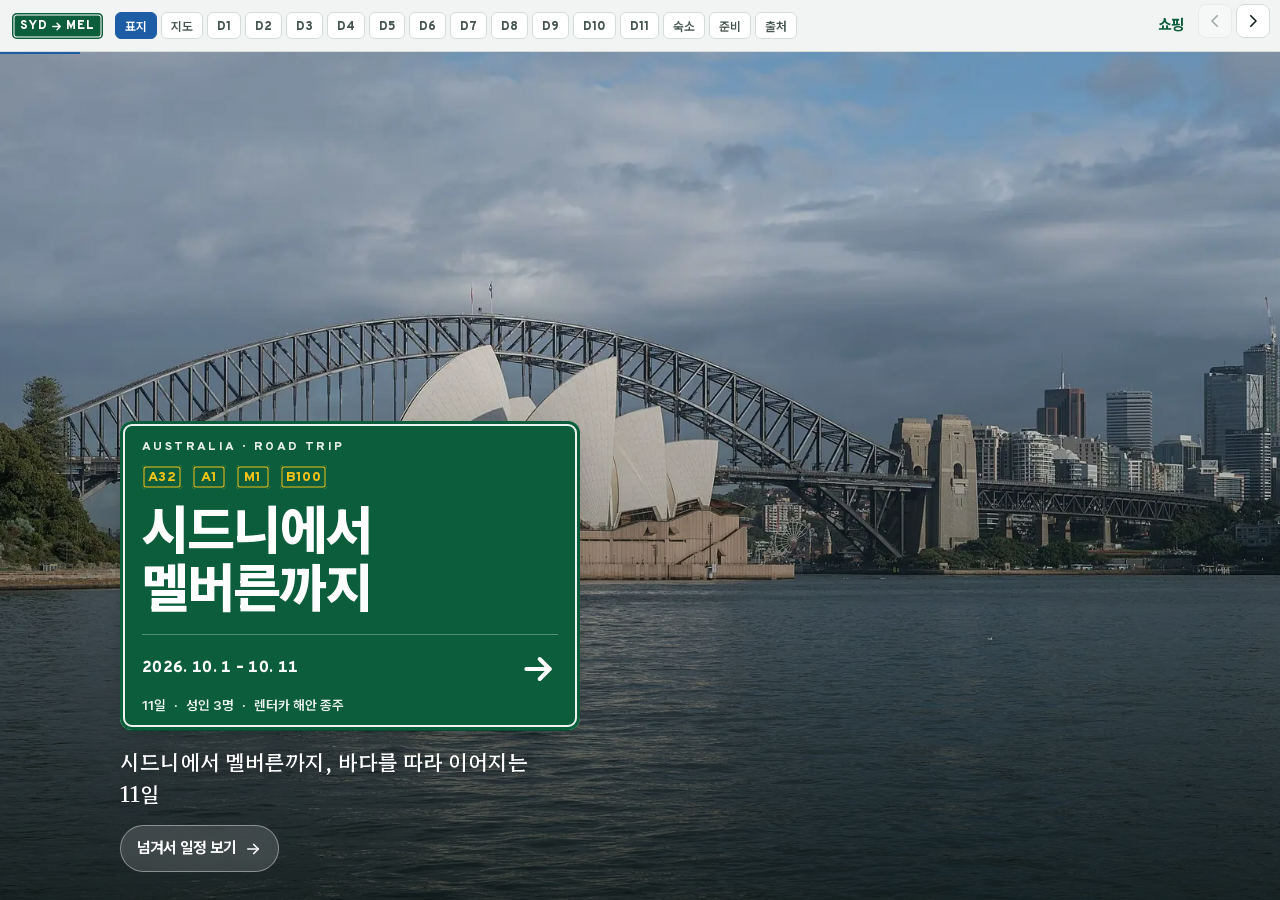
==== commit 3a0684c9: "Add illustrated Australia shopping price guide" ====
--- a/index.html
+++ b/index.html
@@ -23,6 +23,7 @@
   </a>
   <nav class="chips" id="chips" aria-label="페이지"></nav>
   <div class="bar-btns">
+    <a href="shopping.html" style="display:inline-flex;align-items:center;min-height:44px;padding:0 10px;color:#0B5D3B;font-weight:700;text-decoration:none;white-space:nowrap" aria-label="사진이 있는 호주 쇼핑 가격표">쇼핑</a>
     <button class="nav-btn" id="prev" aria-label="이전 페이지"><svg viewBox="0 0 24 24"><path d="M15 5l-7 7 7 7"/></svg></button>
     <button class="nav-btn" id="next" aria-label="다음 페이지"><svg viewBox="0 0 24 24"><path d="M9 5l7 7-7 7"/></svg></button>
   </div>
--- a/style.css
+++ b/style.css
@@ -95,7 +95,7 @@
 
 /* ── 상단 바 ─────────────────────────────── */
 .bar {
-  position: fixed; inset: 0 0 auto 0; height: var(--bar-h); z-index: 20;
+  position: fixed; inset: 0 0 auto 0; height: calc(var(--bar-h) + env(safe-area-inset-top)); z-index: 20;
   display: flex; align-items: center; gap: 10px; padding: 0 10px 0 12px;
   padding-top: env(safe-area-inset-top);
   background: color-mix(in oklab, var(--paper) 88%, transparent);
@@ -146,6 +146,14 @@
   overscroll-behavior-y: contain; position: relative;
 }
 .wrap { max-width: 1080px; margin: 0 auto; padding: 28px 20px 64px; }
+
+@media (max-width: 699px) {
+  :root { --bar-h: 56px; }
+  .bar { gap: 6px; padding-right: 8px; padding-left: 8px; }
+  .chips { gap: 5px; }
+  .chip { min-width: 40px; min-height: 40px; padding: 8px 10px; }
+  .nav-btn { width: 42px; height: 42px; }
+}
 
 /* ── 공통 타이포 ─────────────────────────── */
 .eyebrow {
@@ -306,6 +314,9 @@
   .day { grid-template-columns: minmax(380px, 44%) 1fr; }
   .day-photo { position: sticky; top: 0; height: calc(100svh - var(--bar-h)); min-height: 0; }
   .day-body { padding: 40px 44px 80px; margin: 0; max-width: 720px; }
+}
+@media (orientation: landscape) and (max-height: 500px) and (max-width: 999px) {
+  .day-photo { height: 55svh; min-height: 180px; }
 }
 
 /* 동선 스트립 (아이콘 타임라인) */
